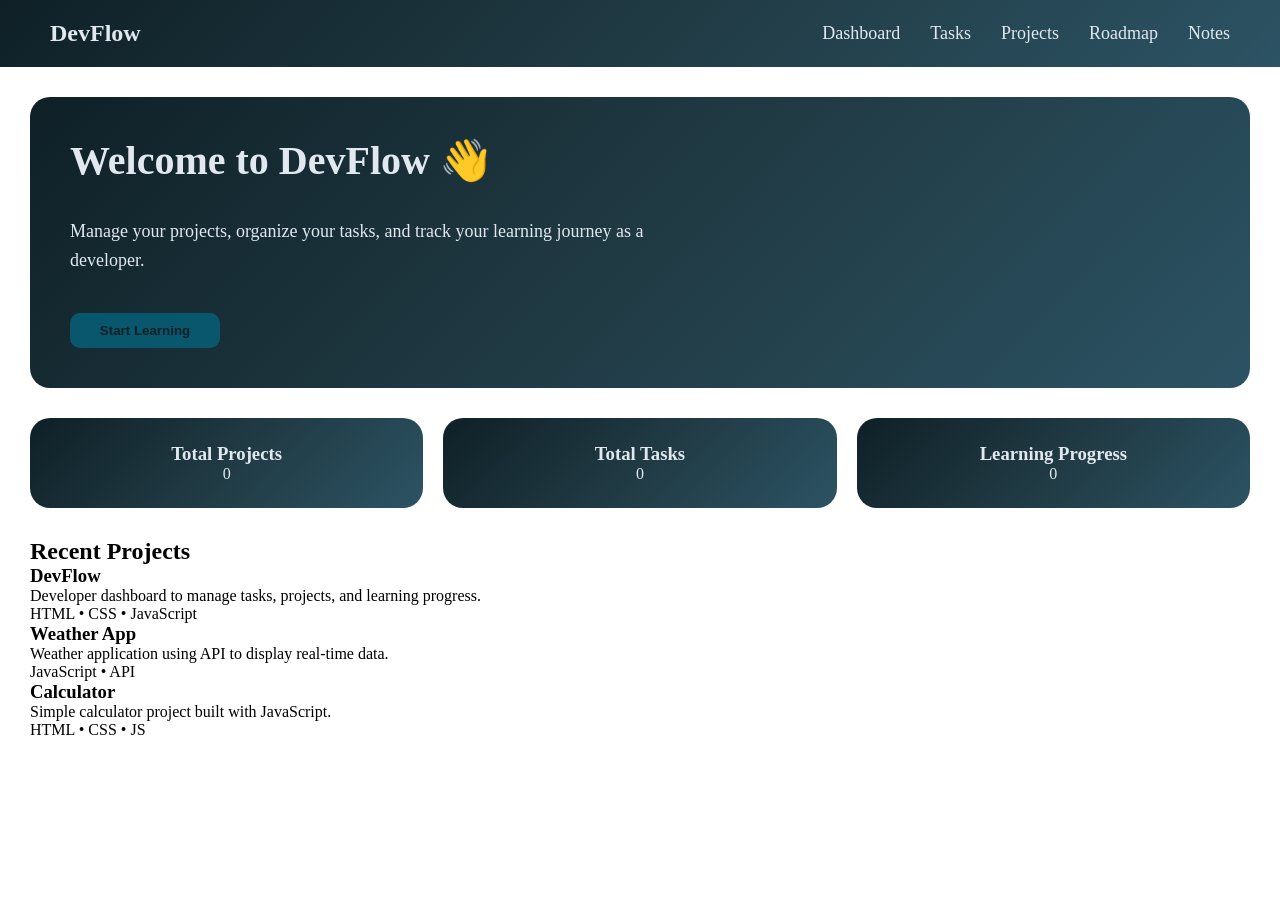
==== index.html @ b9ee5939 "Add a recent project section structure" ====
<!DOCTYPE html>
<html lang="en">
<head>
    <meta charset="UTF-8">
    <meta name="viewport" content="width=device-width, initial-scale=1.0">
    <title>DevFlow</title>
    <link rel="stylesheet" href="style.css">
</head>
<body>
<nav class="navbar"> 
    
    <div class="logo">DevFlow</div>

    <ul class="nav-links">

        <li><a href="index.html">Dashboard</a></li>
         <li><a href="pages/tasks.html">Tasks</a></li>
        <li><a href="pages/projects.html">Projects</a></li>
        <li><a href="pages/roadmap.html">Roadmap</a></li>
        <li><a href="pages/notes.html">Notes</a></li>
    </ul>

</nav>
   
<main class="dashboard">
    <section class="welcome-section">

        <div class="welcome">
            <h1>Welcome to DevFlow 👋</h1><br>
            <p>
              Manage your projects, organize your tasks,
              and track your learning journey as a developer.
           </p>
           <br>

           <button class="start">
             Start Learning
           </button>

         </div>
      
    </section>

    <section class="stat">
        <div class="stat-card">
            <h3>Total Projects</h3>
            <p>0</p>
        </div>

        <div class="stat-card">
            <h3>Total Tasks</h3>
            <p>0</p>
        </div>

        <div class="stat-card">
            <h3>Learning Progress</h3>
            <p>0</p>
        </div>

    </section>

    <section class="recent-projects">

    <h2>Recent Projects</h2>

    <div class="projects-container">

        <div class="project-card">
            <h3>DevFlow</h3>
            <p>
                Developer dashboard to manage tasks,
                projects, and learning progress.
            </p>
            <span>HTML • CSS • JavaScript</span>
        </div>


        <div class="project-card">
            <h3>Weather App</h3>
            <p>
                Weather application using API
                to display real-time data.
            </p>
            <span>JavaScript • API</span>
        </div>


        <div class="project-card">
            <h3>Calculator</h3>
            <p>
                Simple calculator project
                built with JavaScript.
            </p>
            <span>HTML • CSS • JS</span>
        </div>

    </div>

</section>
</main>    
</body>
</html>
---- style.css ----
* {
    margin: 0;
    padding: 0;
    box-sizing: border-box;
}


 /* Nav CSS */
.navbar
{
    display: flex;
    justify-content: space-between;
    align-items: center;
    padding: 20px 50px;
    background: linear-gradient(135deg, #0f2027, #203a43, #2c5364); 
}

.logo {

    font-size: 24px;
    font-weight: bold;
    color: #e2e8f0;
}

.nav-links
{
    display: flex;
    list-style: none;
    gap: 30px;
    
}
.nav-links a {

    text-decoration: none;
    color: #e2e8f0;
    font-size: 18px;
}

.nav-links a:hover {
    color: #22d3ee;
    opacity: 0.7;
}


/* Welcome Section Css */

.dashboard
{
    padding: 30px;
}

.welcome-section
{
    background: linear-gradient(135deg, #0f2027, #203a43, #2c5364);
    border-radius: 20px;
    padding: 40px;
    display: flex;
    align-items: center;
    justify-content: space-between;
    color: #e2e8f0;

}

.welcome h1
{
    font-size: 40px;
    margin-bottom: 15px;
}

.welcome p{
    font-size: 18px;
    max-width: 600px;
    line-height: 1.6;
}

.start
{
    background:#09576d;
    color: #0f2027;
    margin-top: 20px;
    height: 35px;
    width: 150px;
    font-weight: bold;
    border-radius: 10px;
    border: none;
    cursor: pointer;
    transition: all 0.3s ease;
    
}
.start:hover
{
    background: #ffffff;
    color: #203a43;
    transform: translateY(-3px);
}

/* statistic card css */

.stat {
 
    display: flex;
    justify-content: space-between;
    gap: 20px;
    margin: 30px 0;
}

.stat-card {
    background:linear-gradient(135deg,#0f2027,#203a43,#2c5364);
    color: #e2e8f0;

    padding: 25px;
    border-radius: 20px;
    flex: 1;
    text-align: center;
    transition: 0.3 ease;

}

.stat-card:hover{
    transform: translateY(-8px);
}
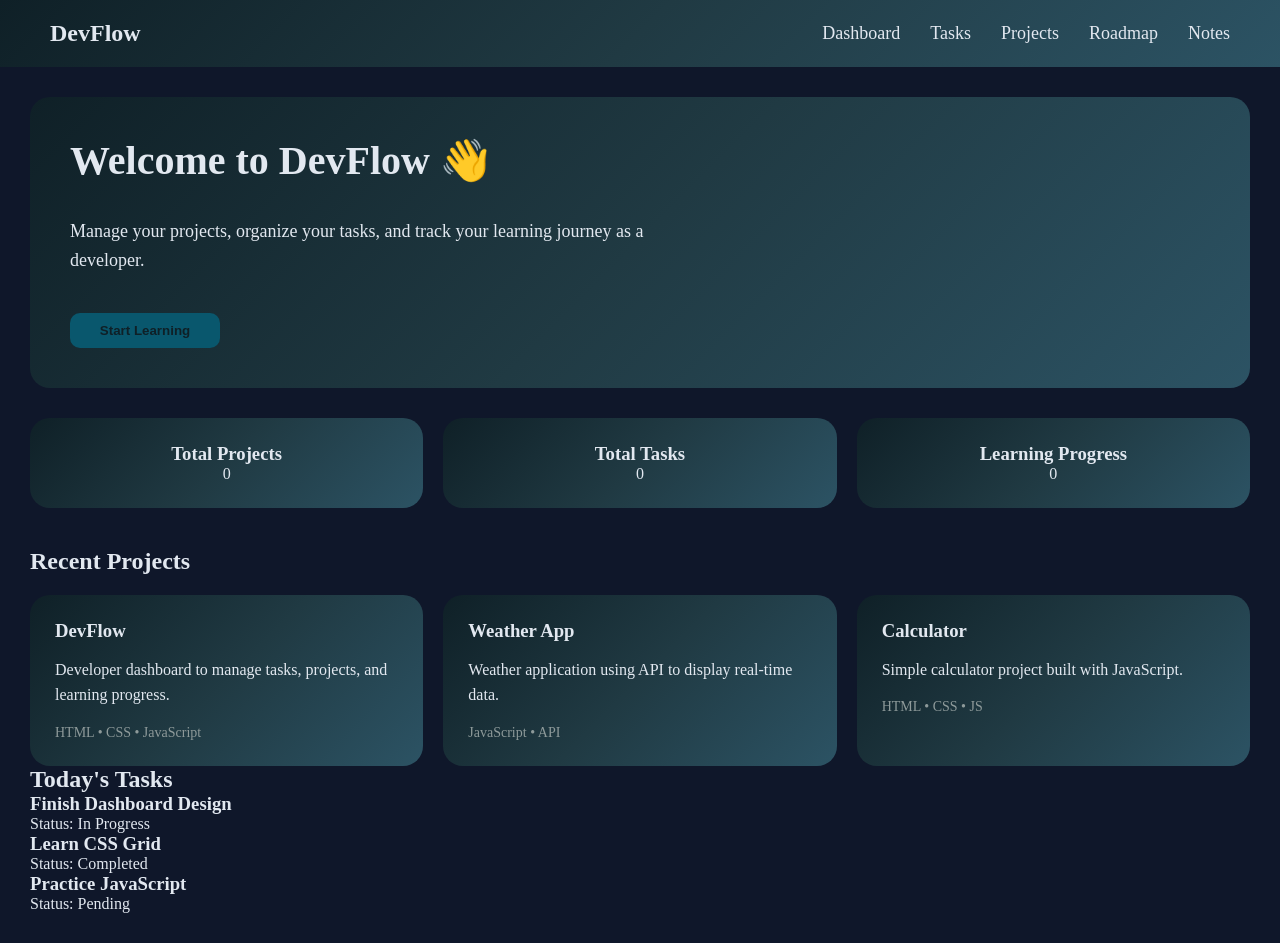
==== commit 24e7874c: "Add today tasks section to dashboard" ====
--- a/index.html
+++ b/index.html
@@ -96,6 +96,33 @@
 
     </div>
 
+</section>   
+
+<section class="today-tasks">
+
+    <h2>Today's Tasks</h2>
+
+    <div class="tasks-container">
+
+        <div class="task-card">
+            <h3>Finish Dashboard Design</h3>
+            <p>Status: In Progress</p>
+        </div>
+
+
+        <div class="task-card">
+            <h3>Learn CSS Grid</h3>
+            <p>Status: Completed</p>
+        </div>
+
+
+        <div class="task-card">
+            <h3>Practice JavaScript</h3>
+            <p>Status: Pending</p>
+        </div>
+
+    </div>
+
 </section>
 </main>    
 </body>
--- a/style.css
+++ b/style.css
@@ -2,6 +2,11 @@
     margin: 0;
     padding: 0;
     box-sizing: border-box;
+}
+
+body {
+    background: #0f172a;
+    color: #e2e8f0;
 }
 
 
@@ -119,3 +124,64 @@
 .stat-card:hover{
     transform: translateY(-8px);
 }
+
+/* Recent Projects Css */
+
+
+.recent-projects {
+    margin-top: 40px;
+}
+
+
+.recent-projects h2 {
+    margin-bottom: 20px;
+}
+
+
+.projects-container {
+    display: flex;
+    gap: 20px;
+    flex-wrap: wrap;
+}
+
+
+.project-card {
+
+    background:linear-gradient(135deg,#0f2027,#203a43,#2c5364);
+    color: #e2e8f0;
+    padding: 25px;
+    border-radius: 20px;
+    flex: 1;
+    min-width: 250px;
+    transition: 0.3s ease;
+}
+
+
+.project-card:hover {
+
+    transform: translateY(-8px);
+
+}
+
+
+.project-card h3 {
+
+    margin-bottom: 15px;
+
+}
+
+
+.project-card p {
+
+    line-height: 1.6;
+    margin-bottom: 15px;
+
+}
+
+
+.project-card span {
+
+    font-size: 14px;
+    color: #8e9a9a;
+
+}
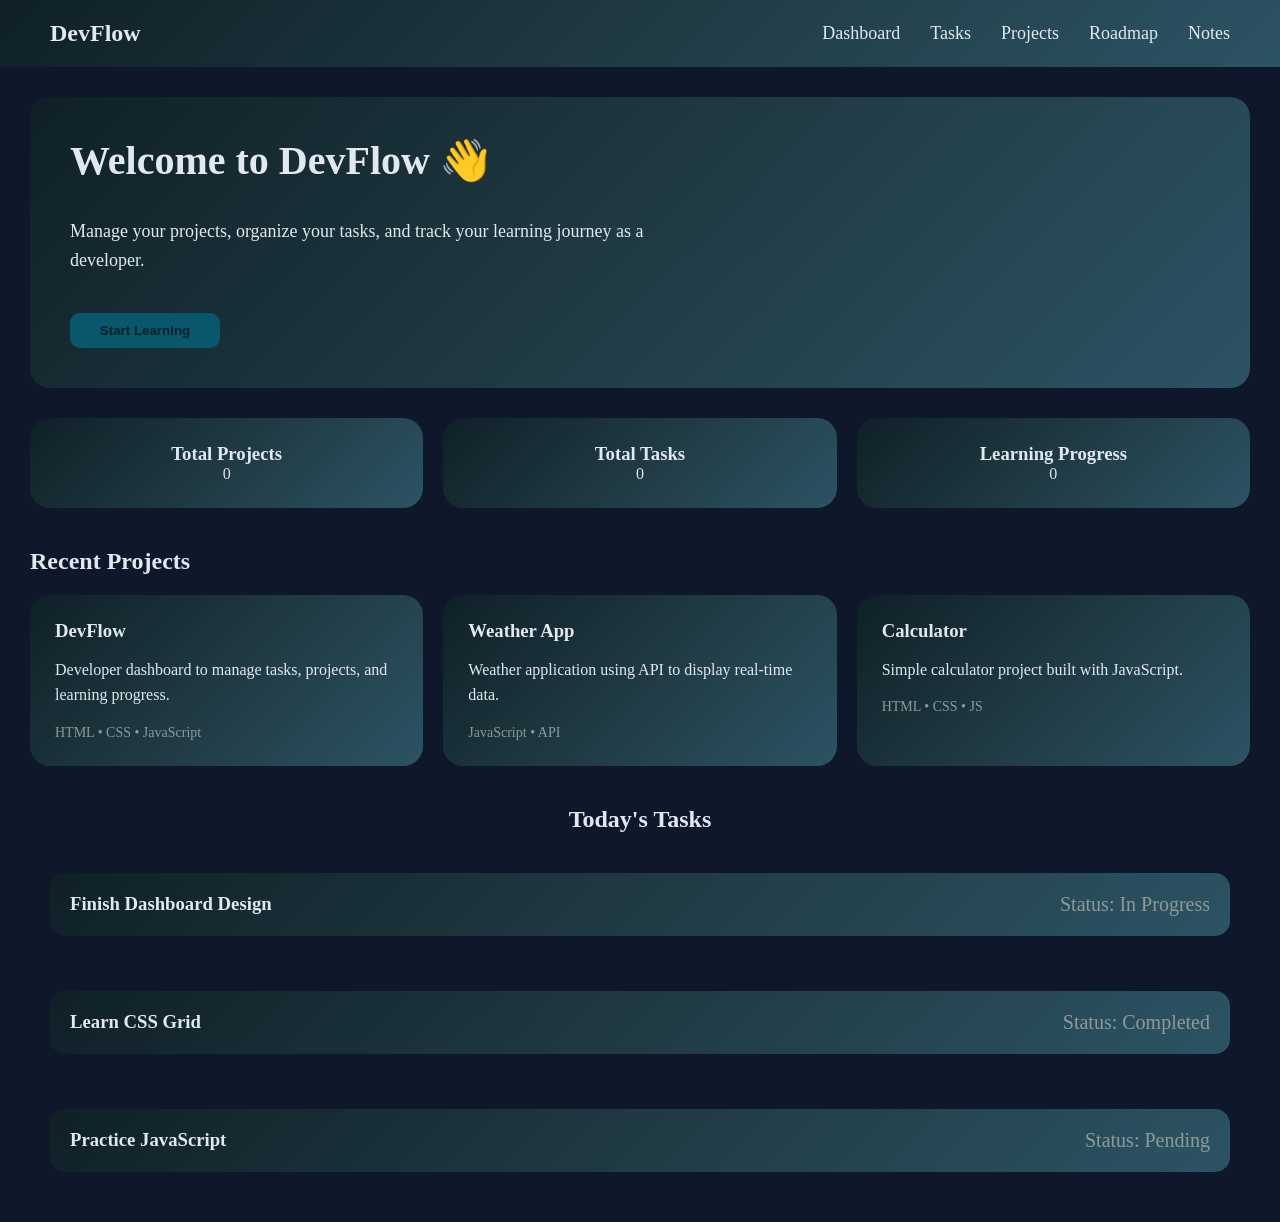
==== commit 3caaa1b6: "Create projects page html structure" ====
--- a/index.html
+++ b/index.html
@@ -95,7 +95,7 @@
         </div>
 
     </div>
-
+        
 </section>   
 
 <section class="today-tasks">
--- a/style.css
+++ b/style.css
@@ -185,3 +185,135 @@
     color: #8e9a9a;
 
 }
+
+
+/* Today Tasks Css */
+
+.today-tasks
+{
+    margin-top: 40px;
+    text-align: center;
+}
+
+.today-tasks h2 
+{
+    margin-bottom: 20px;
+}
+
+.tasks-container
+{
+    
+    display: flex;
+    flex-direction: column;
+    gap: 15px;
+}
+
+
+.task-card
+{
+    background: linear-gradient(135deg, #0f2027, #203a43, #2c5364);
+    color: #e2e8f0;
+    padding: 20px;
+    border-radius: 15px;
+    display: flex;
+    justify-content: space-between;
+    align-items: center;
+    transition: 0.3 ease;
+    margin: 20px;
+
+}
+
+
+.task-card:hover {
+    transform: translateX(8px);
+}
+
+.task-card h3{
+    margin: 0;
+}
+
+.task-card p{
+    margin: 0;
+    color: #8e9a9a;
+    font-size: 20px;
+}
+
+/* Tasks Page */
+
+.tasks-page
+{
+    margin: 40px; 
+    text-align: center;
+
+}
+
+.tasks-header h1
+{
+    
+    margin: 15px;
+    font-size: 36px;
+}
+
+.tasks-header p{
+    
+    margin-bottom: 30px;
+    color: #cbd5e1;
+}
+
+.add-task
+{
+    display: flex;
+    justify-content:center;
+    gap: 15px;
+    margin-bottom: 40px;
+}
+.add-task input 
+{
+   width: 300px;
+   height: 40px;
+   padding: 0 15px;
+   border: none;
+   border-radius: 20px;
+   outline: none;
+   font-size: 15px;
+}
+
+.add-task button
+{
+   height: 40px;
+   padding: 0 25px;
+   border: none;
+   border-radius: 20px;
+   background:#00c6ff;
+   color: #0f172a;
+   font-weight: bold;
+   cursor: pointer;
+   transition: 0.3 ease;
+
+}
+
+.add-task button:hover
+{
+    background: white;
+    transform: translate(-3px);
+}
+
+.task-actions button{
+    padding: 8ox 15px;
+    border: none;
+    border-radius: 15px;
+    cursor: pointer;
+    font-weight: bold;
+    height: 40px;
+    width: 80px;
+}
+
+.task-actions button:first-child{
+        background: #22c55e;
+        color: white;
+}
+
+.task-actions button:last-child{
+    background: #ef4444;
+    color: white;
+}
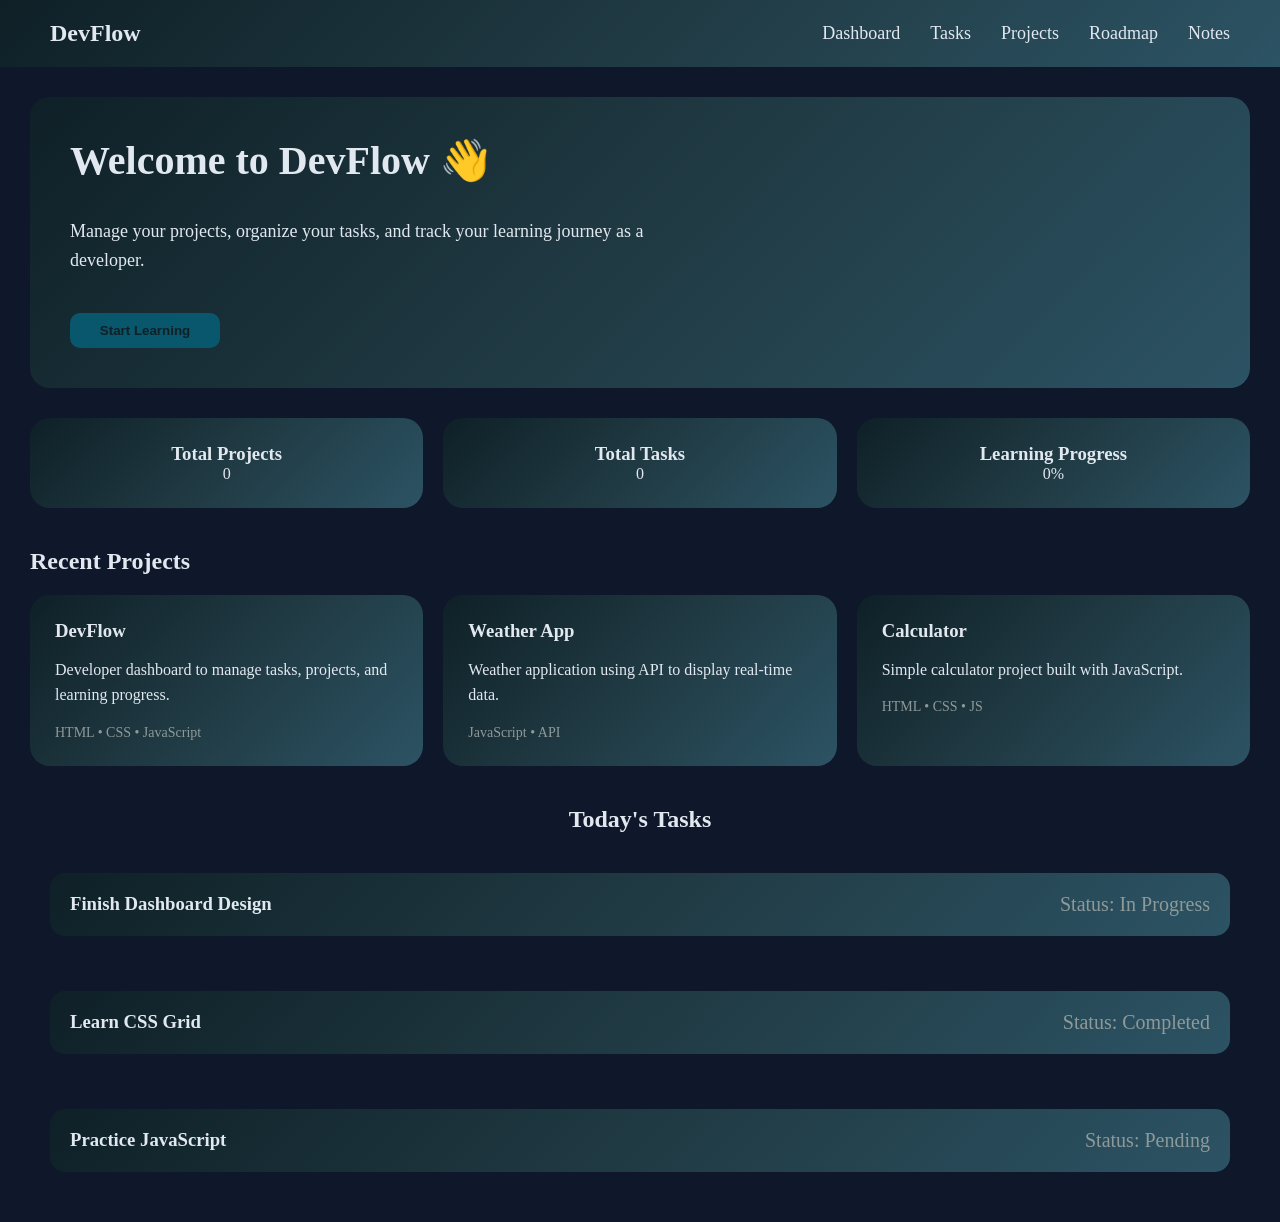
==== commit 93b0d0da: "Add dynamic dashboard statistics" ====
--- a/index.html
+++ b/index.html
@@ -44,17 +44,17 @@
     <section class="stat">
         <div class="stat-card">
             <h3>Total Projects</h3>
-            <p>0</p>
+            <p id="totalProjects">0</p>
         </div>
 
         <div class="stat-card">
             <h3>Total Tasks</h3>
-            <p>0</p>
+            <p id="totalTasks">0</p>
         </div>
 
         <div class="stat-card">
             <h3>Learning Progress</h3>
-            <p>0</p>
+            <p id="learningProgress">0%</p>
         </div>
 
     </section>
@@ -125,5 +125,6 @@
 
 </section>
 </main>    
+<script src="dashboard.js"></script>
 </body>
 </html>
--- a/style.css
+++ b/style.css
@@ -9,33 +9,29 @@
     color: #e2e8f0;
 }
 
-
- /* Nav CSS */
-.navbar
-{
+/* Nav CSS */
+
+.navbar {
     display: flex;
     justify-content: space-between;
     align-items: center;
     padding: 20px 50px;
-    background: linear-gradient(135deg, #0f2027, #203a43, #2c5364); 
+    background: linear-gradient(135deg, #0f2027, #203a43, #2c5364);
 }
 
 .logo {
-
     font-size: 24px;
     font-weight: bold;
     color: #e2e8f0;
 }
 
-.nav-links
-{
+.nav-links {
     display: flex;
     list-style: none;
     gap: 30px;
-    
-}
+}
+
 .nav-links a {
-
     text-decoration: none;
     color: #e2e8f0;
     font-size: 18px;
@@ -46,16 +42,13 @@
     opacity: 0.7;
 }
 
-
-/* Welcome Section Css */
-
-.dashboard
-{
+/* Welcome Section CSS */
+
+.dashboard {
     padding: 30px;
 }
 
-.welcome-section
-{
+.welcome-section {
     background: linear-gradient(135deg, #0f2027, #203a43, #2c5364);
     border-radius: 20px;
     padding: 40px;
@@ -63,24 +56,21 @@
     align-items: center;
     justify-content: space-between;
     color: #e2e8f0;
-
-}
-
-.welcome h1
-{
+}
+
+.welcome h1 {
     font-size: 40px;
     margin-bottom: 15px;
 }
 
-.welcome p{
+.welcome p {
     font-size: 18px;
     max-width: 600px;
     line-height: 1.6;
 }
 
-.start
-{
-    background:#09576d;
+.start {
+    background: #09576d;
     color: #0f2027;
     margin-top: 20px;
     height: 35px;
@@ -90,19 +80,17 @@
     border: none;
     cursor: pointer;
     transition: all 0.3s ease;
-    
-}
-.start:hover
-{
+}
+
+.start:hover {
     background: #ffffff;
     color: #203a43;
     transform: translateY(-3px);
 }
 
-/* statistic card css */
+/* Statistic Card CSS */
 
 .stat {
- 
     display: flex;
     justify-content: space-between;
     gap: 20px;
@@ -110,44 +98,37 @@
 }
 
 .stat-card {
-    background:linear-gradient(135deg,#0f2027,#203a43,#2c5364);
-    color: #e2e8f0;
-
+    background: linear-gradient(135deg, #0f2027, #203a43, #2c5364);
+    color: #e2e8f0;
     padding: 25px;
     border-radius: 20px;
     flex: 1;
     text-align: center;
-    transition: 0.3 ease;
-
-}
-
-.stat-card:hover{
+    transition: 0.3s ease;
+}
+
+.stat-card:hover {
     transform: translateY(-8px);
 }
 
-/* Recent Projects Css */
-
+/* Recent Projects CSS */
 
 .recent-projects {
     margin-top: 40px;
 }
 
-
 .recent-projects h2 {
     margin-bottom: 20px;
 }
 
-
 .projects-container {
     display: flex;
     gap: 20px;
     flex-wrap: wrap;
 }
 
-
 .project-card {
-
-    background:linear-gradient(135deg,#0f2027,#203a43,#2c5364);
+    background: linear-gradient(135deg, #0f2027, #203a43, #2c5364);
     color: #e2e8f0;
     padding: 25px;
     border-radius: 20px;
@@ -156,61 +137,42 @@
     transition: 0.3s ease;
 }
 
-
 .project-card:hover {
-
     transform: translateY(-8px);
-
-}
-
+}
 
 .project-card h3 {
-
     margin-bottom: 15px;
-
-}
-
+}
 
 .project-card p {
-
     line-height: 1.6;
     margin-bottom: 15px;
-
-}
-
+}
 
 .project-card span {
-
     font-size: 14px;
     color: #8e9a9a;
-
-}
-
-
-/* Today Tasks Css */
-
-.today-tasks
-{
+}
+
+/* Today Tasks CSS */
+
+.today-tasks {
     margin-top: 40px;
     text-align: center;
 }
 
-.today-tasks h2 
-{
+.today-tasks h2 {
     margin-bottom: 20px;
 }
 
-.tasks-container
-{
-    
+.tasks-container {
     display: flex;
     flex-direction: column;
     gap: 15px;
 }
 
-
-.task-card
-{
+.task-card {
     background: linear-gradient(135deg, #0f2027, #203a43, #2c5364);
     color: #e2e8f0;
     padding: 20px;
@@ -218,21 +180,19 @@
     display: flex;
     justify-content: space-between;
     align-items: center;
-    transition: 0.3 ease;
+    transition: 0.3s ease;
     margin: 20px;
-
-}
-
+}
 
 .task-card:hover {
     transform: translateX(8px);
 }
 
-.task-card h3{
+.task-card h3 {
     margin: 0;
 }
 
-.task-card p{
+.task-card p {
     margin: 0;
     color: #8e9a9a;
     font-size: 20px;
@@ -240,66 +200,57 @@
 
 /* Tasks Page */
 
-.tasks-page
-{
-    margin: 40px; 
+.tasks-page {
+    margin: 40px;
     text-align: center;
-
-}
-
-.tasks-header h1
-{
-    
+}
+
+.tasks-header h1 {
     margin: 15px;
     font-size: 36px;
 }
 
-.tasks-header p{
-    
+.tasks-header p {
     margin-bottom: 30px;
     color: #cbd5e1;
 }
 
-.add-task
-{
-    display: flex;
-    justify-content:center;
+.add-task {
+    display: flex;
+    justify-content: center;
     gap: 15px;
     margin-bottom: 40px;
 }
-.add-task input 
-{
-   width: 300px;
-   height: 40px;
-   padding: 0 15px;
-   border: none;
-   border-radius: 20px;
-   outline: none;
-   font-size: 15px;
-}
-
-.add-task button
-{
-   height: 40px;
-   padding: 0 25px;
-   border: none;
-   border-radius: 20px;
-   background:#00c6ff;
-   color: #0f172a;
-   font-weight: bold;
-   cursor: pointer;
-   transition: 0.3 ease;
-
-}
-
-.add-task button:hover
-{
+
+.add-task input {
+    width: 300px;
+    height: 40px;
+    padding: 0 15px;
+    border: none;
+    border-radius: 20px;
+    outline: none;
+    font-size: 15px;
+}
+
+.add-task button {
+    height: 40px;
+    padding: 0 25px;
+    border: none;
+    border-radius: 20px;
+    background: #00c6ff;
+    color: #0f172a;
+    font-weight: bold;
+    cursor: pointer;
+    transition: 0.3s ease;
+}
+
+.add-task button:hover {
     background: white;
-    transform: translate(-3px);
-}
-
-.task-actions button{
-    padding: 8ox 15px;
+    transform: translateY(-3px);
+}
+
+.task-actions button {
+    padding: 8px 15px;
     border: none;
     border-radius: 15px;
     cursor: pointer;
@@ -308,12 +259,474 @@
     width: 80px;
 }
 
-.task-actions button:first-child{
-        background: #22c55e;
-        color: white;
-}
-
-.task-actions button:last-child{
+.task-actions button:first-child {
+    background: #22c55e;
+    color: white;
+}
+
+.task-actions button:last-child {
     background: #ef4444;
     color: white;
+}
+
+.task-card.completed {
+    opacity: 0.7;
+}
+
+.task-card.completed h3 {
+    text-decoration: line-through;
+}
+
+.task-card.completed p {
+    color: #22c55e;
+}
+
+/* Projects Page */
+
+.projects-page {
+    padding: 40px;
+    text-align: center;
+}
+
+.projects-header h1 {
+    font-size: 36px;
+    margin-bottom: 15px;
+}
+
+.projects-header p {
+    color: #cbd5e1;
+    margin-bottom: 30px;
+}
+
+.add-project {
+    margin-bottom: 40px;
+}
+
+.add-project button {
+    background: #00c6ff;
+    color: #0f172a;
+    border: none;
+    padding: 12px 30px;
+    border-radius: 25px;
+    font-weight: bold;
+    cursor: pointer;
+    transition: 0.3s ease;
+}
+
+.add-project button:hover {
+    background-color: white;
+    transform: translateY(-3px);
+}
+
+.projects-list {
+    display: grid;
+    grid-template-columns: repeat(2, 1fr);
+    gap: 25px;
+}
+
+/* Roadmap Page CSS */
+
+.roadmap-page {
+    padding: 40px;
+    text-align: center;
+}
+
+.roadmap-header h1 {
+    font-size: 36px;
+    margin-bottom: 15px;
+}
+
+.roadmap-header p {
+    color: #cbd5e1;
+    margin-bottom: 40px;
+}
+
+.roadmap-section {
+    max-width: 800px;
+    margin: auto;
+    text-align: left;
+}
+
+.roadmap-section h2 {
+    margin-bottom: 20px;
+    color: #00c6ff;
+}
+
+.roadmap-list {
+    display: flex;
+    flex-direction: column;
+    gap: 15px;
+}
+
+.roadmap-item {
+    background: linear-gradient(135deg, #141e30, #243b55);
+    color: #e2e8f0;
+    padding: 20px 25px;
+    margin-bottom: 8px;
+    border-radius: 15px;
+    display: flex;
+    justify-content: space-between;
+    align-items: center;
+    transition: 0.3s ease;
+}
+
+.roadmap-item:hover {
+    transform: translateX(8px);
+}
+
+.completed {
+    color: #22c55e;
+}
+
+.progress {
+    color: #00c6ff;
+}
+
+.pending {
+    color: #94a3b8;
+}
+
+/* Notes Page CSS */
+
+.notes-page {
+    padding: 40px;
+    text-align: center;
+}
+
+.notes-header h1 {
+    font-size: 36px;
+    margin-bottom: 15px;
+}
+
+.notes-header {
+    color: #cbd5e1;
+    margin-bottom: 40px;
+}
+
+.add-notes {
+    display: flex;
+    flex-direction: column;
+    gap: 15px;
+    max-width: 700px;
+    margin: auto;
+    margin-bottom: 50px;
+}
+
+.add-notes input,
+.add-notes textarea {
+    padding: 15px;
+    border: none;
+    border-radius: 15px;
+    outline: none;
+    font-size: 15px;
+}
+
+.add-notes textarea {
+    min-height: 180px;
+    resize: vertical;
+}
+
+.add-notes button {
+    align-self: center;
+    background: #00c6ff;
+    color: #0f172a;
+    border: none;
+    padding: 12px 30px;
+    border-radius: 25px;
+    font-weight: bold;
+    cursor: pointer;
+    transition: 0.3s ease;
+}
+
+.add-notes button:hover {
+    background: white;
+    transform: translateY(-3px);
+}
+
+.notes-list {
+    display: flex;
+    flex-direction: column;
+    gap: 20px;
+    max-width: 700px;
+    margin: auto;
+}
+
+.notes-card {
+    background: linear-gradient(135deg, #141e30, #243b55);
+    color: #e2e8f0;
+    padding: 25px;
+    border-radius: 20px;
+    text-align: left;
+    transition: 0.3s ease;
+}
+
+.notes-card:hover {
+    transform: translateY(-5px);
+}
+
+.notes-card h3 {
+    margin-bottom: 10px;
+}
+
+.notes-card p {
+    margin-bottom: 15px;
+    line-height: 1.6;
+}
+
+.notes-card span {
+    color: #94a3b8;
+    font-size: 14px;
+}
+
+/* Responsive */
+
+@media (max-width: 768px) {
+
+    nav {
+        flex-direction: column;
+        gap: 15px;
+        padding: 20px;
+    }
+
+    .stat {
+        flex-direction: column;
+        gap: 20px;
+    }
+
+    .stat div {
+        width: 80%;
+        text-align: center;
+    }
+
+    .projects-list {
+        grid-template-columns: 1fr;
+        width: 90%;
+        margin: auto;
+    }
+
+    .project-card {
+        width: 100%;
+        box-sizing: border-box;
+    }
+
+    .task-card {
+        flex-direction: column;
+        gap: 15px;
+        text-align: center;
+    }
+
+    .task-actions {
+        justify-content: center;
+    }
+
+    .add-task {
+        flex-direction: column;
+        align-items: center;
+    }
+
+    .add-task input {
+        width: 90%;
+        max-width: 400px;
+    }
+
+    .add-notes {
+        width: 90%;
+    }
+
+    .add-notes input,
+    .add-notes textarea {
+        width: 100%;
+        box-sizing: border-box;
+    }
+
+    .roadmap-item {
+        padding: 15px;
+    }
+
+    .roadmap-section {
+        width: 90%;
+    }
+
+    .projects-layout {
+        grid-template-columns: 1fr;
+    }
+
+    #projectFormContainer {
+        width: 100%;
+    }
+
+    #projectsList {
+        grid-template-columns: 1fr;
+    }
+}
+
+/* Projects Dynamic Form */
+
+.projects-layout {
+    display: grid;
+    grid-template-columns: 350px 1fr;
+    gap: 30px;
+    align-items: start;
+    width: 100%;
+}
+
+#projectFormContainer {
+    width: 100%;
+}
+
+.project-form {
+    width: 100%;
+    box-sizing: border-box;
+    display: flex;
+    flex-direction: column;
+    gap: 15px;
+    padding: 25px;
+
+    background: linear-gradient(135deg, #0f2027, #203a43, #2c5364);
+    color: #e2e8f0;
+
+    border-radius: 20px;
+}
+
+.project-form input,
+.project-form textarea,
+.project-form select {
+    width: 100%;
+    box-sizing: border-box;
+    padding: 12px;
+
+    border: none;
+    border-radius: 8px;
+
+    font-size: 14px;
+    font-family: inherit;
+
+    outline: none;
+}
+
+.project-form textarea {
+    min-height: 120px;
+    resize: vertical;
+}
+
+.project-form input:focus,
+.project-form textarea:focus,
+.project-form select:focus {
+    border: 2px solid #00c6ff;
+}
+
+.project-form button {
+    padding: 10px 15px;
+    border: none;
+    border-radius: 8px;
+    cursor: pointer;
+    font-size: 14px;
+    font-weight: bold;
+}
+
+.project-form button:first-of-type {
+    background: #00c6ff;
+    color: #0f172a;
+}
+
+.project-form button:first-of-type:hover {
+    background: white;
+}
+
+.project-form button:last-of-type {
+    background: #64748b;
+    color: white;
+}
+
+.project-form button:last-of-type:hover {
+    background: #94a3b8;
+}
+
+/* Project Buttons */
+
+.project-card button {
+    padding: 8px 14px;
+    border: none;
+    border-radius: 8px;
+    cursor: pointer;
+    margin-top: 10px;
+    font-weight: bold;
+}
+
+.edit-project {
+    background: #00c6ff;
+    color: #0f172a;
+}
+
+.edit-project:hover {
+    background: white;
+}
+
+.delete-project {
+    background: #b23a48;
+    color: white;
+}
+
+.delete-project:hover {
+    background: #8f2d38;
+}
+
+
+.project-status {
+    font-weight: bold;
+}
+
+.project-status.not-started {
+    color: #94a3b8;
+}
+
+.project-status.in-progress {
+    color: #00c6ff;
+}
+
+.project-status.completed {
+    color: #22c55e;
+}
+
+
+
+.status-btn {
+    border: none;
+    padding: 8px 16px;
+    border-radius: 8px;
+    font-size: 14px;
+    font-weight: 600;
+    cursor: pointer;
+    transition: 0.3s;
+}
+
+/* Not Started */
+
+.not-started {
+    background-color: #475569;
+    color: white;
+}
+
+
+/* In Progress */
+
+.progress {
+    background-color: #f59e0b;
+    color: white;
+}
+
+
+/* Completed */
+
+.completed {
+    background-color: #22c55e;
+    color: white;
+}
+
+
+/* Hover */
+
+.status-btn:hover {
+    transform: translateY(-2px);
+    opacity: 0.9;
 }
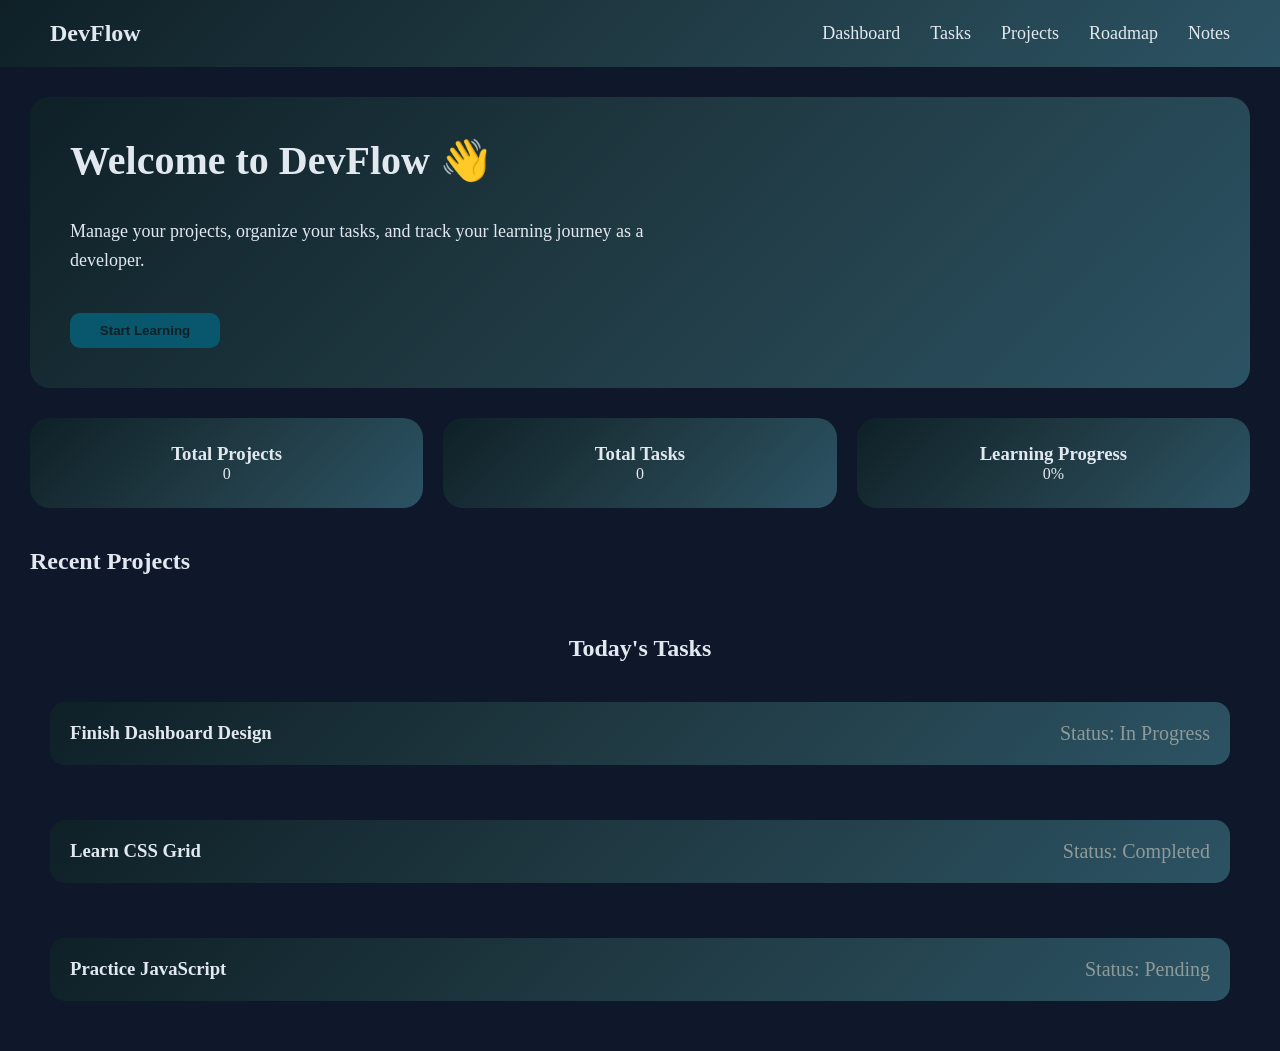
==== commit cbf7e422: "Add dynamic recent projects" ====
--- a/index.html
+++ b/index.html
@@ -63,39 +63,8 @@
 
     <h2>Recent Projects</h2>
 
-    <div class="projects-container">
+    <div class="projects-container" id="recentProjects"></div>
 
-        <div class="project-card">
-            <h3>DevFlow</h3>
-            <p>
-                Developer dashboard to manage tasks,
-                projects, and learning progress.
-            </p>
-            <span>HTML • CSS • JavaScript</span>
-        </div>
-
-
-        <div class="project-card">
-            <h3>Weather App</h3>
-            <p>
-                Weather application using API
-                to display real-time data.
-            </p>
-            <span>JavaScript • API</span>
-        </div>
-
-
-        <div class="project-card">
-            <h3>Calculator</h3>
-            <p>
-                Simple calculator project
-                built with JavaScript.
-            </p>
-            <span>HTML • CSS • JS</span>
-        </div>
-
-    </div>
-        
 </section>   
 
 <section class="today-tasks">
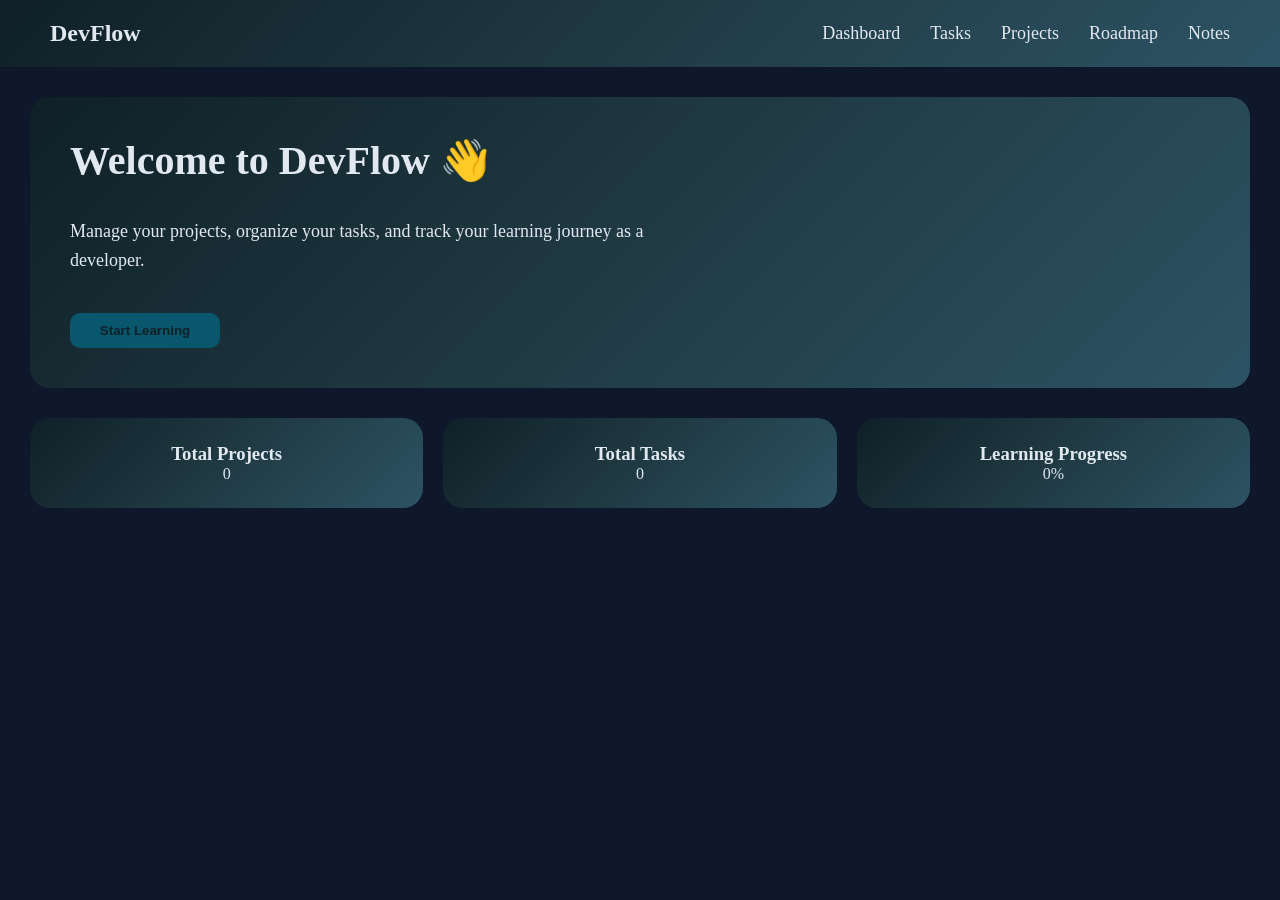
==== commit e7e6a877: "Complete dynamic dashboard section" ====
--- a/index.html
+++ b/index.html
@@ -59,7 +59,7 @@
 
     </section>
 
-    <section class="recent-projects">
+    <section class="recent-projects" id="recentProjectsSection">
 
     <h2>Recent Projects</h2>
 
@@ -67,28 +67,11 @@
 
 </section>   
 
-<section class="today-tasks">
+<section class="today-tasks" id="todayTasksSection">
 
     <h2>Today's Tasks</h2>
 
-    <div class="tasks-container">
-
-        <div class="task-card">
-            <h3>Finish Dashboard Design</h3>
-            <p>Status: In Progress</p>
-        </div>
-
-
-        <div class="task-card">
-            <h3>Learn CSS Grid</h3>
-            <p>Status: Completed</p>
-        </div>
-
-
-        <div class="task-card">
-            <h3>Practice JavaScript</h3>
-            <p>Status: Pending</p>
-        </div>
+    <div class="tasks-container" id="todayTasks">
 
     </div>
 
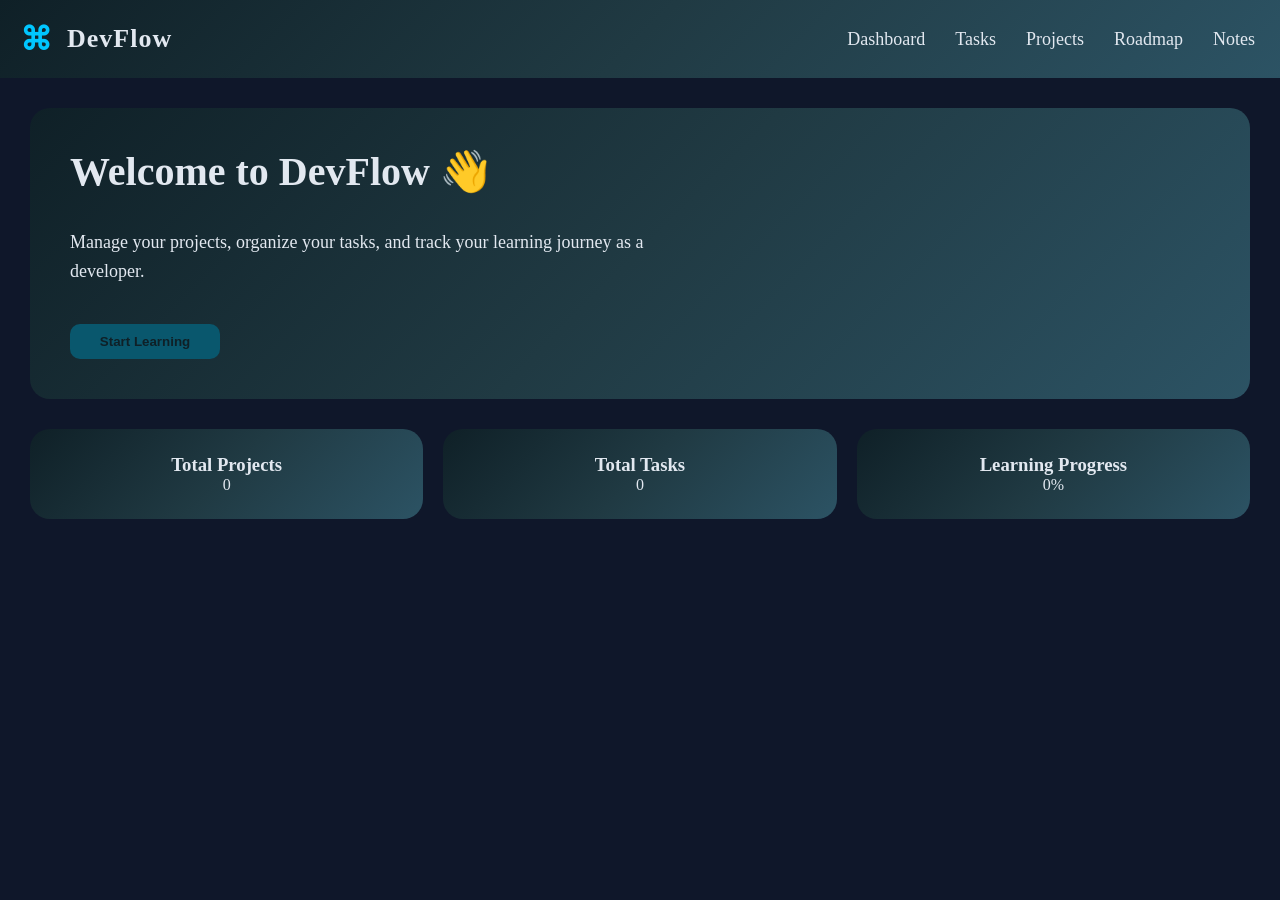
==== commit e964ed42: "Add entry point for deployment" ====
--- a/index.html
+++ b/index.html
@@ -4,79 +4,9 @@
     <meta charset="UTF-8">
     <meta name="viewport" content="width=device-width, initial-scale=1.0">
     <title>DevFlow</title>
-    <link rel="stylesheet" href="style.css">
+
+    <meta http-equiv="refresh" content="0; url=pages/dashboard.html">
 </head>
 <body>
-<nav class="navbar"> 
-    
-    <div class="logo">DevFlow</div>
-
-    <ul class="nav-links">
-
-        <li><a href="index.html">Dashboard</a></li>
-         <li><a href="pages/tasks.html">Tasks</a></li>
-        <li><a href="pages/projects.html">Projects</a></li>
-        <li><a href="pages/roadmap.html">Roadmap</a></li>
-        <li><a href="pages/notes.html">Notes</a></li>
-    </ul>
-
-</nav>
-   
-<main class="dashboard">
-    <section class="welcome-section">
-
-        <div class="welcome">
-            <h1>Welcome to DevFlow 👋</h1><br>
-            <p>
-              Manage your projects, organize your tasks,
-              and track your learning journey as a developer.
-           </p>
-           <br>
-
-           <button class="start">
-             Start Learning
-           </button>
-
-         </div>
-      
-    </section>
-
-    <section class="stat">
-        <div class="stat-card">
-            <h3>Total Projects</h3>
-            <p id="totalProjects">0</p>
-        </div>
-
-        <div class="stat-card">
-            <h3>Total Tasks</h3>
-            <p id="totalTasks">0</p>
-        </div>
-
-        <div class="stat-card">
-            <h3>Learning Progress</h3>
-            <p id="learningProgress">0%</p>
-        </div>
-
-    </section>
-
-    <section class="recent-projects" id="recentProjectsSection">
-
-    <h2>Recent Projects</h2>
-
-    <div class="projects-container" id="recentProjects"></div>
-
-</section>   
-
-<section class="today-tasks" id="todayTasksSection">
-
-    <h2>Today's Tasks</h2>
-
-    <div class="tasks-container" id="todayTasks">
-
-    </div>
-
-</section>
-</main>    
-<script src="dashboard.js"></script>
 </body>
 </html>
